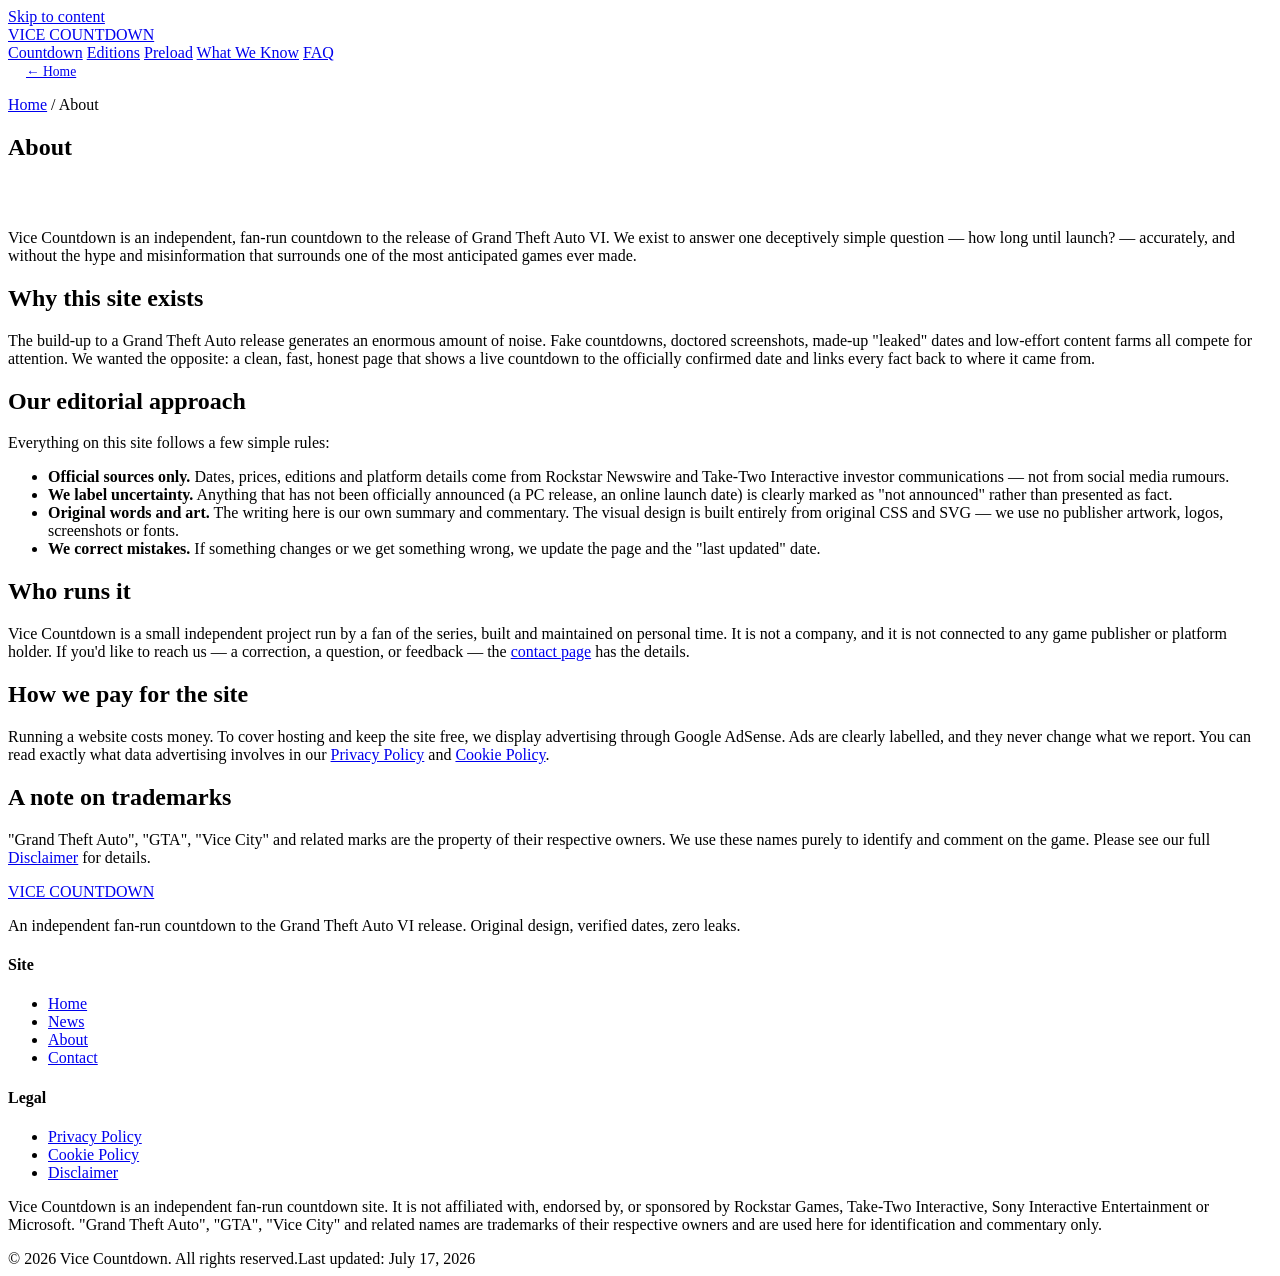
==== about.html @ 4a8db0ab "Add files via upload" ====
<!DOCTYPE html>
<html lang="en">
<head>
  <meta charset="UTF-8">
  <meta name="viewport" content="width=device-width, initial-scale=1.0">
  <meta name="theme-color" content="#0a0612">
  <title>About Vice Countdown — Who We Are | Vice Countdown</title>
  <meta name="description" content="About Vice Countdown: an independent, fan-run GTA 6 countdown built to track verified release dates and cut through the noise of fake leaks.">
  <link rel="canonical" href="https://vicecountdown.com/about.html">
  <meta name="robots" content="index, follow">
  <link rel="icon" href="assets/img/favicon.svg" type="image/svg+xml">
  <link rel="icon" href="assets/img/favicon.ico" sizes="32x32">
  <link rel="apple-touch-icon" href="assets/img/apple-touch-icon.png">
  <link rel="preconnect" href="https://fonts.googleapis.com">
  <link rel="preconnect" href="https://fonts.gstatic.com" crossorigin>
  <link rel="stylesheet" href="https://fonts.googleapis.com/css2?family=Inter:wght@400;500;600&family=Outfit:wght@700;900&family=Space+Grotesk:wght@700&display=swap">
  <link rel="stylesheet" href="assets/css/style.css">
</head>
<body>
  <a class="skip-link" href="#main">Skip to content</a>

  <header class="nav" id="nav">
    <div class="nav__inner">
      <a class="wordmark" href="index.html"><span class="wordmark__dot" aria-hidden="true"></span>VICE&nbsp;COUNTDOWN</a>
      <nav class="nav__links" aria-label="Primary">
        <a class="nav__link" href="index.html#countdown">Countdown</a>
        <a class="nav__link" href="index.html#editions">Editions</a>
        <a class="nav__link" href="index.html#timeline">Preload</a>
        <a class="nav__link" href="index.html#know">What We Know</a>
        <a class="nav__link" href="index.html#faq">FAQ</a>
      </nav>
      <div class="nav__right">
        <a class="btn btn--ghost" href="index.html" style="min-height:40px;padding:0 18px;font-size:.85rem">← Home</a>
      </div>
    </div>
  </header>

  <main id="main">
    <section class="page-hero">
      <div class="container">
        <p class="crumbs"><a href="index.html">Home</a> / About</p>
        <h1>About <span style="background:var(--grad-text);-webkit-background-clip:text;background-clip:text;color:transparent">Vice Countdown</span></h1>
      </div>
    </section>

    <section class="section" style="padding-top:clamp(20px,3vw,32px)">
      <div class="container">
        <div class="prose">
          <p class="lead">Vice Countdown is an independent, fan-run countdown to the release of Grand Theft Auto VI. We exist to answer one deceptively simple question — how long until launch? — accurately, and without the hype and misinformation that surrounds one of the most anticipated games ever made.</p>

          <h2>Why this site exists</h2>
          <p>The build-up to a Grand Theft Auto release generates an enormous amount of noise. Fake countdowns, doctored screenshots, made-up "leaked" dates and low-effort content farms all compete for attention. We wanted the opposite: a clean, fast, honest page that shows a live countdown to the officially confirmed date and links every fact back to where it came from.</p>

          <h2>Our editorial approach</h2>
          <p>Everything on this site follows a few simple rules:</p>
          <ul>
            <li><strong>Official sources only.</strong> Dates, prices, editions and platform details come from Rockstar Newswire and Take-Two Interactive investor communications — not from social media rumours.</li>
            <li><strong>We label uncertainty.</strong> Anything that has not been officially announced (a PC release, an online launch date) is clearly marked as "not announced" rather than presented as fact.</li>
            <li><strong>Original words and art.</strong> The writing here is our own summary and commentary. The visual design is built entirely from original CSS and SVG — we use no publisher artwork, logos, screenshots or fonts.</li>
            <li><strong>We correct mistakes.</strong> If something changes or we get something wrong, we update the page and the "last updated" date.</li>
          </ul>

          <h2>Who runs it</h2>
          <p>Vice Countdown is a small independent project run by a fan of the series, built and maintained on personal time. It is not a company, and it is not connected to any game publisher or platform holder. If you'd like to reach us — a correction, a question, or feedback — the <a href="contact.html">contact page</a> has the details.</p>

          <h2>How we pay for the site</h2>
          <p>Running a website costs money. To cover hosting and keep the site free, we display advertising through Google AdSense. Ads are clearly labelled, and they never change what we report. You can read exactly what data advertising involves in our <a href="privacy.html">Privacy Policy</a> and <a href="cookies.html">Cookie Policy</a>.</p>

          <h2>A note on trademarks</h2>
          <p>"Grand Theft Auto", "GTA", "Vice City" and related marks are the property of their respective owners. We use these names purely to identify and comment on the game. Please see our full <a href="disclaimer.html">Disclaimer</a> for details.</p>
        </div>
      </div>
    </section>
  </main>

  <footer class="footer">
    <div class="container">
      <div class="footer__top">
        <div>
          <a class="wordmark" href="index.html"><span class="wordmark__dot" aria-hidden="true"></span>VICE&nbsp;COUNTDOWN</a>
          <p class="footer__desc">An independent fan-run countdown to the Grand Theft Auto VI release. Original design, verified dates, zero leaks.</p>
        </div>
        <div class="footer__cols">
          <div class="footer__col"><h4>Site</h4><ul><li><a href="index.html">Home</a></li><li><a href="news.html">News</a></li><li><a href="about.html">About</a></li><li><a href="contact.html">Contact</a></li></ul></div>
          <div class="footer__col"><h4>Legal</h4><ul><li><a href="privacy.html">Privacy Policy</a></li><li><a href="cookies.html">Cookie Policy</a></li><li><a href="disclaimer.html">Disclaimer</a></li></ul></div>
        </div>
      </div>
      <p class="footer__legal">Vice Countdown is an independent fan-run countdown site. It is not affiliated with, endorsed by, or sponsored by Rockstar Games, Take-Two Interactive, Sony Interactive Entertainment or Microsoft. "Grand Theft Auto", "GTA", "Vice City" and related names are trademarks of their respective owners and are used here for identification and commentary only.</p>
      <div class="footer__meta"><span>© <span id="year">2026</span> Vice Countdown. All rights reserved.</span><span>Last updated: July 17, 2026</span></div>
    </div>
  </footer>
  <script src="assets/js/main.js" defer></script>
</body>
</html>
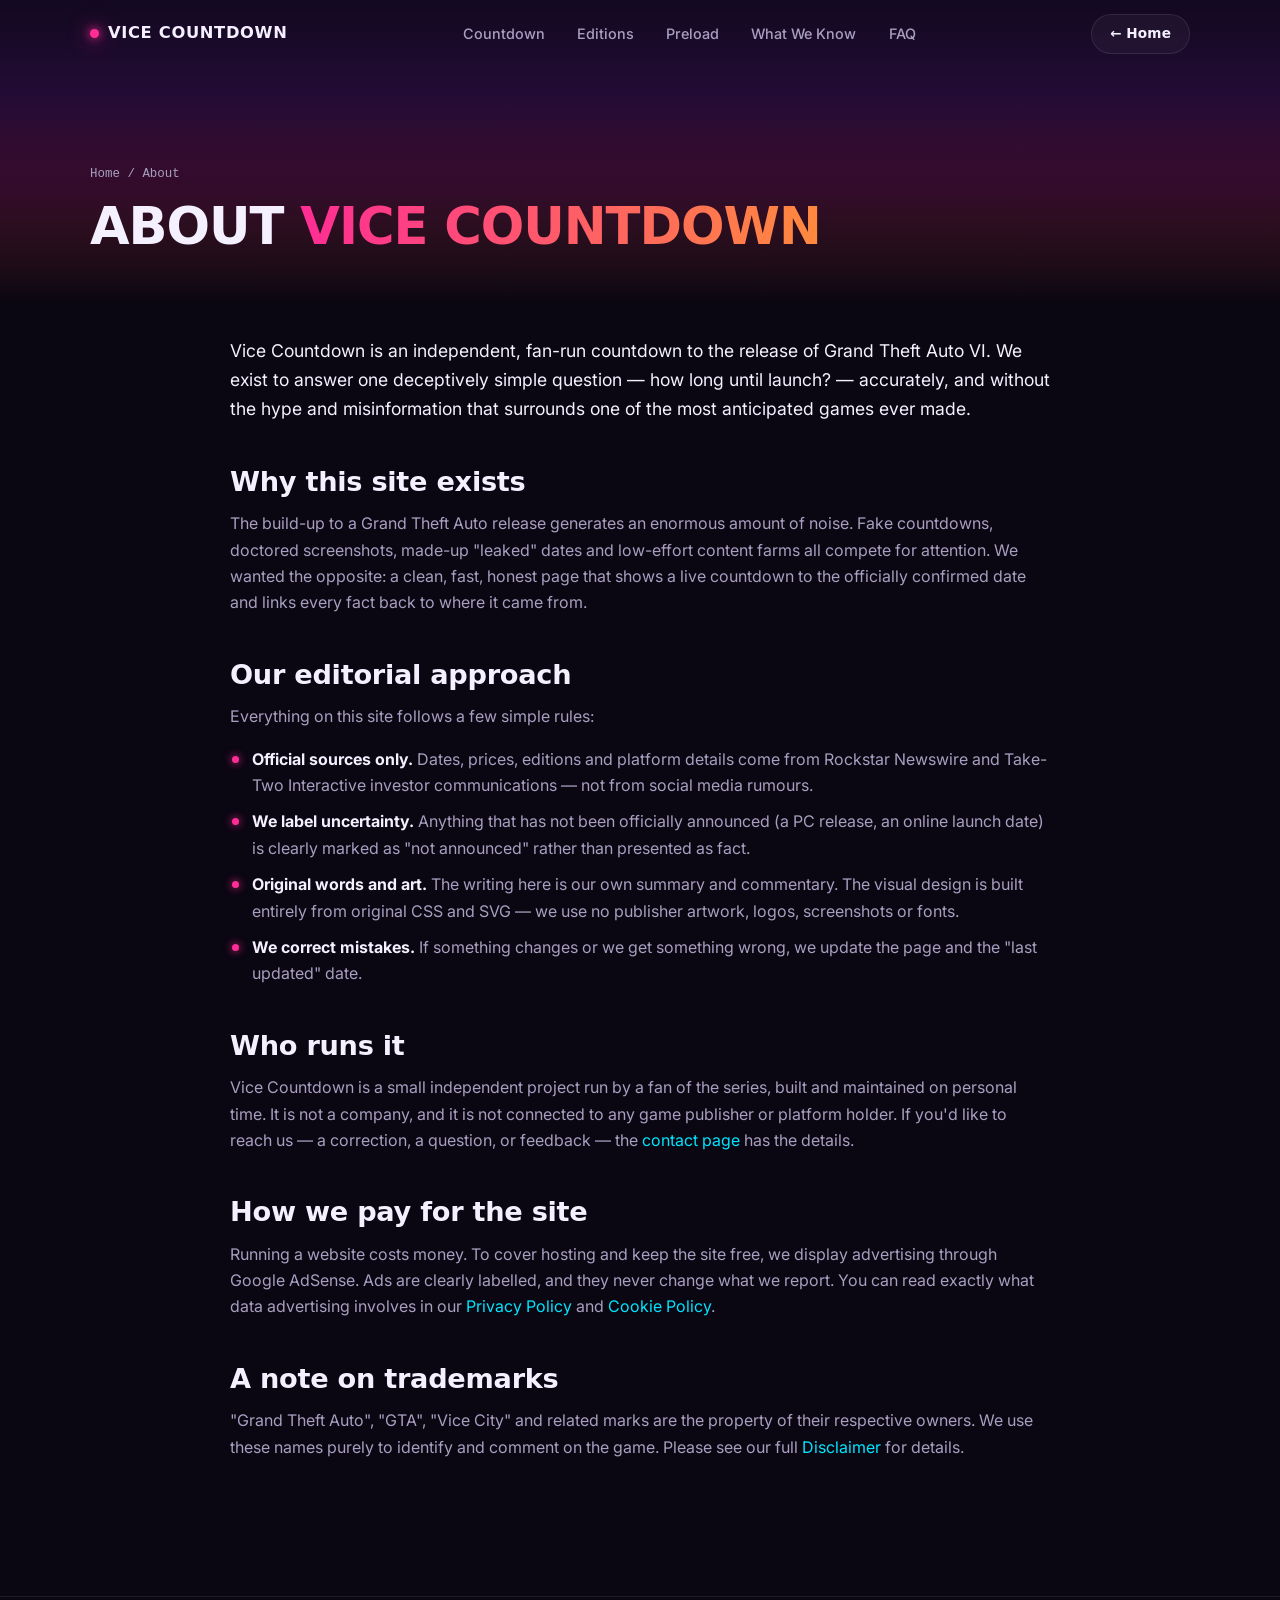
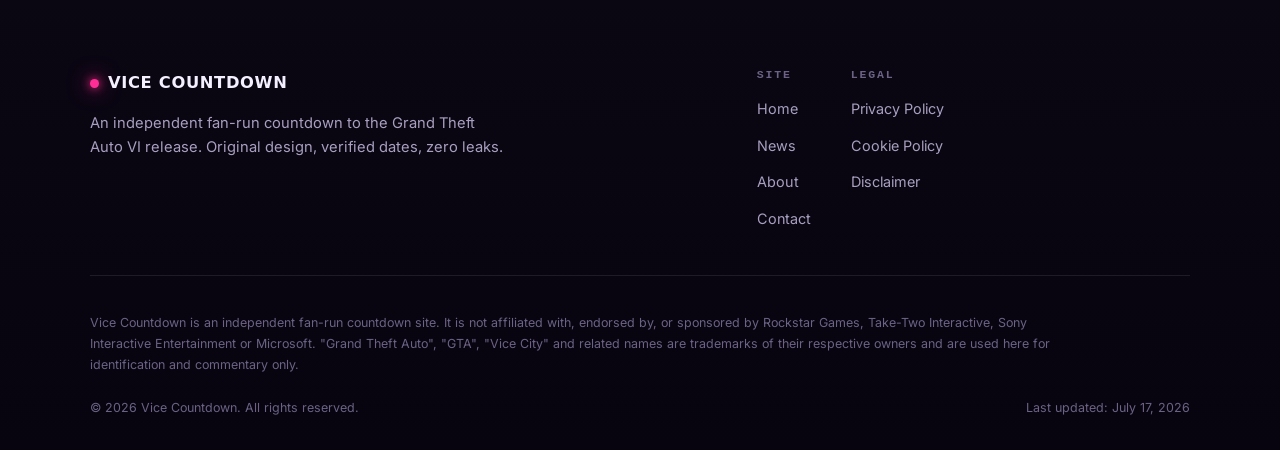
==== commit f6013098: "Add files via upload" ====
--- a/about.html
+++ b/about.html
@@ -6,7 +6,7 @@
   <meta name="theme-color" content="#0a0612">
   <title>About Vice Countdown — Who We Are | Vice Countdown</title>
   <meta name="description" content="About Vice Countdown: an independent, fan-run GTA 6 countdown built to track verified release dates and cut through the noise of fake leaks.">
-  <link rel="canonical" href="https://vicecountdown.com/about.html">
+  <link rel="canonical" href="https://muhammadnasirskr.github.io/vicecountdown/about.html">
   <meta name="robots" content="index, follow">
   <link rel="icon" href="assets/img/favicon.svg" type="image/svg+xml">
   <link rel="icon" href="assets/img/favicon.ico" sizes="32x32">
--- a/assets/css/style.css
+++ b/assets/css/style.css
@@ -0,0 +1,1565 @@
+/* =========================================================================
+   VICE COUNTDOWN — style.css
+   Neon-noir Miami sunset · synthwave · glassmorphism
+   Original art only. No third-party CSS. Vanilla everything.
+   ========================================================================= */
+
+/* -------------------------------------------------------------------------
+   0. DESIGN TOKENS
+   ------------------------------------------------------------------------- */
+:root {
+  --bg-deep:      #0a0612;
+  --bg-mid:       #150c24;
+  --surface:      rgba(255, 255, 255, 0.04);
+  --surface-2:    rgba(255, 255, 255, 0.06);
+  --surface-brd:  rgba(255, 255, 255, 0.09);
+
+  --neon-pink:    #ff2d95;
+  --neon-cyan:    #00e5ff;
+  --neon-orange:  #ff8a3d;
+  --neon-purple:  #9d4edd;
+
+  --text-hi:      #f5f0ff;
+  --text-mid:     #a89fc0;
+  --text-lo:      #6b6285;
+
+  --grad-hero:    linear-gradient(180deg, #1a0b2e 0%, #3d1259 32%, #a01a6d 62%, #ff5e3a 100%);
+  --grad-text:    linear-gradient(92deg, var(--neon-pink) 0%, var(--neon-orange) 100%);
+  --grad-cyan:    linear-gradient(92deg, var(--neon-cyan) 0%, var(--neon-purple) 100%);
+
+  --ring:         0 0 0 3px rgba(0, 229, 255, 0.55);
+  --shadow-card:  0 20px 60px -20px rgba(0, 0, 0, 0.7);
+
+  --maxw:         1180px;
+  --nav-h:        68px;
+  --radius:       18px;
+  --radius-sm:    12px;
+
+  --ease:         cubic-bezier(0.22, 1, 0.36, 1);
+
+  --font-display: "Outfit", system-ui, sans-serif;
+  --font-body:    "Inter", system-ui, sans-serif;
+  --font-mono:    "Space Grotesk", ui-monospace, monospace;
+
+  /* Original generated grain (SVG feTurbulence, inline data URI) */
+  --noise-url: url("data:image/svg+xml,%3Csvg xmlns='http://www.w3.org/2000/svg' width='220' height='220'%3E%3Cfilter id='n'%3E%3CfeTurbulence type='fractalNoise' baseFrequency='0.85' numOctaves='2' stitchTiles='stitch'/%3E%3C/filter%3E%3Crect width='100%25' height='100%25' filter='url(%23n)'/%3E%3C/svg%3E");
+}
+
+/* Screen-reader-only utility */
+.sr-only {
+  position: absolute !important;
+  width: 1px; height: 1px;
+  padding: 0; margin: -1px;
+  overflow: hidden;
+  clip: rect(0, 0, 0, 0);
+  white-space: nowrap;
+  border: 0;
+}
+
+/* -------------------------------------------------------------------------
+   1. RESET / BASE
+   ------------------------------------------------------------------------- */
+*, *::before, *::after { box-sizing: border-box; }
+* { margin: 0; padding: 0; }
+
+html {
+  scroll-behavior: smooth;
+  scroll-padding-top: calc(var(--nav-h) + 12px);
+  -webkit-text-size-adjust: 100%;
+}
+
+body {
+  font-family: var(--font-body);
+  font-weight: 400;
+  color: var(--text-mid);
+  background: var(--bg-deep);
+  line-height: 1.65;
+  overflow-x: hidden;
+  -webkit-font-smoothing: antialiased;
+  text-rendering: optimizeLegibility;
+}
+
+img, svg { display: block; max-width: 100%; }
+a { color: inherit; text-decoration: none; }
+button { font: inherit; color: inherit; cursor: pointer; background: none; border: none; }
+ul { list-style: none; }
+
+h1, h2, h3, h4 {
+  font-family: var(--font-display);
+  color: var(--text-hi);
+  line-height: 1.08;
+  font-weight: 900;
+  letter-spacing: -0.02em;
+}
+
+::selection { background: var(--neon-pink); color: #fff; }
+
+/* Focus visibility — neon cyan rings everywhere */
+:focus-visible {
+  outline: none;
+  box-shadow: var(--ring);
+  border-radius: 6px;
+}
+
+/* Skip link */
+.skip-link {
+  position: fixed;
+  top: -60px;
+  left: 12px;
+  z-index: 200;
+  padding: 10px 18px;
+  background: var(--neon-cyan);
+  color: #06121a;
+  font-weight: 700;
+  border-radius: 10px;
+  transition: top 0.2s var(--ease);
+}
+.skip-link:focus { top: 12px; }
+
+/* -------------------------------------------------------------------------
+   2. LAYOUT PRIMITIVES
+   ------------------------------------------------------------------------- */
+.container {
+  width: 100%;
+  max-width: var(--maxw);
+  margin-inline: auto;
+  padding-inline: clamp(18px, 5vw, 40px);
+}
+
+.section {
+  position: relative;
+  padding-block: clamp(64px, 10vw, 120px);
+}
+
+.section-head {
+  max-width: 720px;
+  margin-bottom: clamp(32px, 5vw, 56px);
+}
+.section-head.center { margin-inline: auto; text-align: center; }
+
+.eyebrow {
+  display: inline-flex;
+  align-items: center;
+  gap: 9px;
+  font-family: var(--font-mono);
+  font-size: 0.74rem;
+  font-weight: 700;
+  letter-spacing: 0.22em;
+  text-transform: uppercase;
+  color: var(--neon-cyan);
+  margin-bottom: 18px;
+}
+.eyebrow::before {
+  content: "";
+  width: 26px; height: 1px;
+  background: linear-gradient(90deg, var(--neon-cyan), transparent);
+}
+.section-head.center .eyebrow { justify-content: center; }
+.section-head.center .eyebrow::after {
+  content: "";
+  width: 26px; height: 1px;
+  background: linear-gradient(90deg, transparent, var(--neon-cyan));
+}
+
+.section-title {
+  font-size: clamp(1.9rem, 5vw, 3rem);
+  text-transform: uppercase;
+}
+.section-title .accent {
+  background: var(--grad-text);
+  -webkit-background-clip: text;
+  background-clip: text;
+  color: transparent;
+}
+.section-sub {
+  margin-top: 16px;
+  font-size: clamp(1rem, 2vw, 1.12rem);
+  color: var(--text-mid);
+}
+
+/* Faint section divider glow */
+.section + .section::before {
+  content: "";
+  position: absolute;
+  top: 0; left: 50%;
+  transform: translateX(-50%);
+  width: min(90%, 900px);
+  height: 1px;
+  background: linear-gradient(90deg, transparent, var(--surface-brd) 20%, var(--surface-brd) 80%, transparent);
+}
+
+/* -------------------------------------------------------------------------
+   3. NAVIGATION
+   ------------------------------------------------------------------------- */
+.nav {
+  position: fixed;
+  inset: 0 0 auto 0;
+  z-index: 100;
+  height: var(--nav-h);
+  display: flex;
+  align-items: center;
+  transition: background 0.35s var(--ease), border-color 0.35s var(--ease), box-shadow 0.35s var(--ease);
+  border-bottom: 1px solid transparent;
+}
+.nav.scrolled {
+  background: rgba(10, 6, 18, 0.72);
+  -webkit-backdrop-filter: blur(14px) saturate(140%);
+  backdrop-filter: blur(14px) saturate(140%);
+  border-bottom-color: var(--surface-brd);
+  box-shadow: 0 8px 40px -24px rgba(0, 0, 0, 0.9);
+}
+.nav__inner {
+  width: 100%;
+  max-width: var(--maxw);
+  margin-inline: auto;
+  padding-inline: clamp(18px, 5vw, 40px);
+  display: flex;
+  align-items: center;
+  justify-content: space-between;
+  gap: 20px;
+}
+
+.wordmark {
+  display: inline-flex;
+  align-items: center;
+  gap: 9px;
+  font-family: var(--font-display);
+  font-weight: 900;
+  font-size: 1.02rem;
+  letter-spacing: 0.04em;
+  text-transform: uppercase;
+  color: var(--text-hi);
+  white-space: nowrap;
+}
+.wordmark__dot {
+  width: 9px; height: 9px;
+  border-radius: 50%;
+  background: var(--neon-pink);
+  box-shadow: 0 0 10px var(--neon-pink), 0 0 22px var(--neon-pink);
+  animation: dotPulse 2.4s var(--ease) infinite;
+}
+@keyframes dotPulse {
+  0%, 100% { opacity: 1; transform: scale(1); }
+  50% { opacity: 0.55; transform: scale(0.8); }
+}
+
+.nav__links {
+  display: flex;
+  align-items: center;
+  gap: clamp(14px, 2.2vw, 30px);
+}
+.nav__link {
+  position: relative;
+  font-size: 0.9rem;
+  font-weight: 500;
+  color: var(--text-mid);
+  padding: 6px 2px;
+  transition: color 0.2s var(--ease);
+}
+.nav__link::after {
+  content: "";
+  position: absolute;
+  left: 0; bottom: -2px;
+  width: 100%; height: 2px;
+  background: var(--grad-text);
+  transform: scaleX(0);
+  transform-origin: left;
+  transition: transform 0.28s var(--ease);
+}
+.nav__link:hover, .nav__link:focus-visible { color: var(--text-hi); }
+.nav__link:hover::after, .nav__link:focus-visible::after { transform: scaleX(1); }
+
+.nav__right { display: flex; align-items: center; gap: 14px; }
+
+/* T-minus mini badge */
+.tminus {
+  display: inline-flex;
+  align-items: center;
+  gap: 8px;
+  padding: 7px 13px;
+  border-radius: 999px;
+  border: 1px solid var(--surface-brd);
+  background: var(--surface);
+  font-family: var(--font-mono);
+  font-size: 0.78rem;
+  font-weight: 700;
+  color: var(--text-hi);
+  white-space: nowrap;
+}
+.tminus__dot {
+  width: 7px; height: 7px; border-radius: 50%;
+  background: var(--neon-cyan);
+  box-shadow: 0 0 8px var(--neon-cyan);
+  animation: dotPulse 1.8s var(--ease) infinite;
+}
+.tminus__label { color: var(--text-lo); font-weight: 500; letter-spacing: 0.06em; }
+.tminus__val { color: var(--neon-cyan); }
+
+/* Hamburger */
+.nav__burger {
+  display: none;
+  width: 44px; height: 44px;
+  align-items: center;
+  justify-content: center;
+  border-radius: 10px;
+  border: 1px solid var(--surface-brd);
+  background: var(--surface);
+}
+.nav__burger span {
+  position: relative;
+  width: 20px; height: 2px;
+  background: var(--text-hi);
+  border-radius: 2px;
+  transition: background 0.2s;
+}
+.nav__burger span::before, .nav__burger span::after {
+  content: "";
+  position: absolute; left: 0;
+  width: 20px; height: 2px;
+  background: var(--text-hi);
+  border-radius: 2px;
+  transition: transform 0.3s var(--ease), top 0.3s var(--ease);
+}
+.nav__burger span::before { top: -6px; }
+.nav__burger span::after { top: 6px; }
+body.menu-open .nav__burger span { background: transparent; }
+body.menu-open .nav__burger span::before { top: 0; transform: rotate(45deg); }
+body.menu-open .nav__burger span::after { top: 0; transform: rotate(-45deg); }
+
+/* Full-screen mobile overlay */
+.mobile-menu {
+  position: fixed;
+  inset: 0;
+  z-index: 90;
+  display: flex;
+  flex-direction: column;
+  justify-content: center;
+  gap: 6px;
+  padding: 0 clamp(24px, 8vw, 60px);
+  background: linear-gradient(160deg, #0a0612 0%, #1a0b2e 100%);
+  opacity: 0;
+  visibility: hidden;
+  transition: opacity 0.35s var(--ease), visibility 0.35s var(--ease);
+}
+body.menu-open .mobile-menu { opacity: 1; visibility: visible; }
+.mobile-menu a {
+  font-family: var(--font-display);
+  font-weight: 900;
+  font-size: clamp(1.8rem, 8vw, 2.6rem);
+  text-transform: uppercase;
+  color: var(--text-hi);
+  letter-spacing: -0.01em;
+  padding: 10px 0;
+  opacity: 0;
+  transform: translateY(18px);
+}
+body.menu-open .mobile-menu a {
+  animation: menuIn 0.5s var(--ease) forwards;
+}
+.mobile-menu a:nth-child(1) { animation-delay: 0.08s; }
+.mobile-menu a:nth-child(2) { animation-delay: 0.14s; }
+.mobile-menu a:nth-child(3) { animation-delay: 0.20s; }
+.mobile-menu a:nth-child(4) { animation-delay: 0.26s; }
+.mobile-menu a:nth-child(5) { animation-delay: 0.32s; }
+.mobile-menu a span { color: var(--neon-pink); }
+@keyframes menuIn { to { opacity: 1; transform: translateY(0); } }
+
+/* -------------------------------------------------------------------------
+   4. HERO — layered synthwave scene, all original CSS/SVG
+   ------------------------------------------------------------------------- */
+.hero {
+  position: relative;
+  min-height: 640px;
+  height: 100dvh;
+  display: flex;
+  align-items: center;
+  justify-content: center;
+  text-align: center;
+  overflow: hidden;
+  isolation: isolate;
+}
+
+/* Layer 1 — sunset gradient background */
+.hero__sky {
+  position: absolute; inset: 0;
+  z-index: -7;
+  background: var(--grad-hero);
+}
+
+/* Layer 7 — drifting starfield (upper sky only) */
+.hero__stars, .hero__stars::after {
+  position: absolute;
+  top: 0; left: 0;
+  width: 2px; height: 2px;
+  border-radius: 50%;
+  background: transparent;
+  z-index: -6;
+}
+.hero__stars {
+  box-shadow:
+    40px 30px #fff, 120px 80px rgba(255,255,255,.7), 210px 40px #fff,
+    320px 120px rgba(255,255,255,.6), 430px 60px #fff, 540px 150px rgba(255,255,255,.8),
+    660px 30px #fff, 720px 110px rgba(255,255,255,.6), 840px 70px #fff,
+    960px 140px rgba(255,255,255,.7), 1080px 40px #fff, 1180px 100px rgba(255,255,255,.6),
+    1300px 60px #fff, 1420px 130px rgba(255,255,255,.7), 1540px 20px #fff,
+    90px 180px rgba(255,255,255,.5), 260px 200px #fff, 500px 220px rgba(255,255,255,.6),
+    780px 190px #fff, 1010px 210px rgba(255,255,255,.5), 1250px 180px #fff,
+    1480px 200px rgba(255,255,255,.6);
+  animation: starDrift 60s linear infinite;
+}
+.hero__stars::after {
+  content: "";
+  top: 260px;
+}
+@keyframes starDrift {
+  from { transform: translateX(0); }
+  to { transform: translateX(-120px); }
+}
+
+/* Layer 2 — synthwave sun with scanline cuts */
+.hero__sun {
+  position: absolute;
+  left: 50%;
+  top: 23%;
+  transform: translate(-50%, -50%);
+  width: min(52vw, 420px);
+  aspect-ratio: 1;
+  border-radius: 50%;
+  z-index: -5;
+  background:
+    repeating-linear-gradient(
+      180deg,
+      transparent 0 22px,
+      rgba(10, 6, 18, 0.0) 22px 40px
+    ),
+    linear-gradient(180deg, #ffe14d 0%, #ff8a3d 45%, #ff2d95 100%);
+  -webkit-mask-image: linear-gradient(180deg, #000 46%, transparent 46%),
+    repeating-linear-gradient(180deg, #000 0 100%);
+  filter: drop-shadow(0 0 60px rgba(255, 90, 120, 0.55));
+}
+/* scanline stripes on lower half of the sun */
+.hero__sun::after {
+  content: "";
+  position: absolute; inset: 0;
+  border-radius: 50%;
+  background: repeating-linear-gradient(
+    180deg,
+    transparent 0 14px,
+    rgba(10, 6, 18, 0.85) 14px 20px
+  );
+  -webkit-mask-image: linear-gradient(180deg, transparent 48%, #000 55%);
+  mask-image: linear-gradient(180deg, transparent 48%, #000 55%);
+}
+
+/* Layer 3 — perspective grid floor */
+.hero__grid {
+  position: absolute;
+  left: 50%;
+  bottom: 0;
+  width: 260%;
+  height: 46%;
+  z-index: -3;
+  transform: translateX(-50%) perspective(340px) rotateX(68deg);
+  transform-origin: bottom center;
+  background-image:
+    repeating-linear-gradient(90deg, rgba(0, 229, 255, 0.55) 0 1px, transparent 1px 64px),
+    repeating-linear-gradient(0deg, rgba(0, 229, 255, 0.55) 0 1px, transparent 1px 64px);
+  -webkit-mask-image: linear-gradient(180deg, transparent 0%, #000 55%);
+  mask-image: linear-gradient(180deg, transparent 0%, #000 55%);
+  animation: gridMove 6s linear infinite;
+  will-change: transform;
+}
+@keyframes gridMove {
+  from { background-position: 0 0; }
+  to { background-position: 0 64px; }
+}
+/* glow where grid meets horizon */
+.hero__horizon {
+  position: absolute;
+  left: 0; right: 0;
+  bottom: 46%;
+  height: 2px;
+  z-index: -3;
+  background: var(--neon-cyan);
+  box-shadow: 0 0 18px 4px rgba(0, 229, 255, 0.7), 0 0 60px 10px rgba(255, 45, 149, 0.35);
+}
+
+/* Layer 4 — city skyline silhouette */
+.hero__skyline {
+  position: absolute;
+  left: 0; right: 0;
+  bottom: 44%;
+  height: 160px;
+  z-index: -2;
+  display: flex;
+  align-items: flex-end;
+  gap: 4px;
+  padding-inline: 2vw;
+  will-change: transform;
+}
+.bldg {
+  position: relative;
+  background: var(--bg-deep);
+  border-top: 1px solid rgba(157, 78, 221, 0.25);
+  flex: 0 0 auto;
+}
+/* lit windows via box-shadow dots */
+.bldg::before {
+  content: "";
+  position: absolute;
+  left: 26%; top: 18%;
+  width: 3px; height: 3px;
+  background: #ffd27a;
+  box-shadow:
+    9px 0 #ffd27a, 0 12px rgba(255,210,122,.7), 9px 12px #ffb347,
+    0 24px #ffd27a, 9px 30px rgba(255,180,90,.6), 0 42px #ffd27a;
+  opacity: 0.9;
+}
+
+/* Layer 5 — palm silhouettes (inline SVG placed in markup) */
+.hero__palms {
+  position: absolute;
+  left: 0; right: 0;
+  bottom: 42%;
+  z-index: -2;
+  display: flex;
+  align-items: flex-end;
+  justify-content: space-between;
+  padding-inline: clamp(10px, 6vw, 90px);
+  pointer-events: none;
+}
+.palm { fill: var(--bg-deep); filter: drop-shadow(0 0 1px rgba(157,78,221,0.4)); }
+.palm--1 { width: 90px; opacity: 0.95; }
+.palm--2 { width: 150px; align-self: flex-end; }
+.palm--3 { width: 70px; }
+
+/* Layer 6 — animated grain overlay */
+.hero__grain {
+  position: absolute; inset: 0;
+  z-index: -1;
+  opacity: 0.035;
+  pointer-events: none;
+  background-image: var(--noise-url);
+  background-size: 220px 220px;
+  animation: grainShift 0.6s steps(2) infinite;
+}
+@keyframes grainShift {
+  0% { transform: translate(0, 0); }
+  50% { transform: translate(-6px, 4px); }
+  100% { transform: translate(0, 0); }
+}
+/* darken toward bottom so content reads */
+.hero::after {
+  content: "";
+  position: absolute; inset: 0;
+  z-index: -1;
+  background: linear-gradient(180deg, transparent 40%, rgba(10, 6, 18, 0.35) 72%, var(--bg-deep) 100%);
+  pointer-events: none;
+}
+
+/* -------------------------------------------------------------------------
+   5. HERO CONTENT
+   ------------------------------------------------------------------------- */
+.hero__content {
+  position: relative;
+  z-index: 2;
+  width: 100%;
+  max-width: 860px;
+  padding: 0 clamp(18px, 5vw, 40px);
+  padding-top: var(--nav-h);
+}
+.hero__eyebrow {
+  display: inline-block;
+  font-family: var(--font-mono);
+  font-size: clamp(0.68rem, 2vw, 0.82rem);
+  font-weight: 700;
+  letter-spacing: 0.24em;
+  text-transform: uppercase;
+  color: var(--text-hi);
+  padding: 8px 16px;
+  border: 1px solid var(--surface-brd);
+  border-radius: 999px;
+  background: rgba(10, 6, 18, 0.35);
+  -webkit-backdrop-filter: blur(6px);
+  backdrop-filter: blur(6px);
+  margin-bottom: clamp(18px, 3vw, 26px);
+}
+.hero__title {
+  font-size: clamp(2.6rem, 10vw, 6rem);
+  text-transform: uppercase;
+  letter-spacing: -0.03em;
+  line-height: 0.94;
+  background: linear-gradient(92deg, #ff5fae 0%, #ffb27a 100%);
+  -webkit-background-clip: text;
+  background-clip: text;
+  color: transparent;
+  /* dark halo lifts the headline off the same-hued sun behind it */
+  filter:
+    drop-shadow(0 2px 6px rgba(10, 6, 18, 0.95))
+    drop-shadow(0 0 2px rgba(10, 6, 18, 0.9))
+    drop-shadow(0 6px 26px rgba(10, 6, 18, 0.6));
+}
+
+/* Countdown grid */
+.countdown {
+  display: grid;
+  grid-template-columns: repeat(4, 1fr);
+  gap: clamp(8px, 1.6vw, 18px);
+  margin: clamp(26px, 4vw, 40px) auto clamp(18px, 2vw, 22px);
+  max-width: 620px;
+}
+.cd-card {
+  position: relative;
+  padding: clamp(14px, 2.4vw, 26px) 6px clamp(10px, 1.8vw, 16px);
+  border-radius: var(--radius);
+  background: var(--surface);
+  border: 1px solid var(--surface-brd);
+  -webkit-backdrop-filter: blur(10px);
+  backdrop-filter: blur(10px);
+  overflow: hidden;
+  box-shadow: inset 0 1px 0 rgba(255, 255, 255, 0.08), 0 20px 50px -30px rgba(0, 0, 0, 0.8);
+}
+.cd-card::before {
+  content: "";
+  position: absolute;
+  inset: 0;
+  border-radius: var(--radius);
+  padding: 1px;
+  background: linear-gradient(160deg, rgba(255, 45, 149, 0.6), transparent 40%, rgba(0, 229, 255, 0.5));
+  -webkit-mask: linear-gradient(#000 0 0) content-box, linear-gradient(#000 0 0);
+  -webkit-mask-composite: xor;
+  mask-composite: exclude;
+  pointer-events: none;
+}
+.cd-card__num {
+  font-family: var(--font-mono);
+  font-weight: 700;
+  font-size: clamp(2rem, 8vw, 3.6rem);
+  line-height: 1;
+  color: var(--text-hi);
+  font-variant-numeric: tabular-nums;
+  font-feature-settings: "tnum";
+  letter-spacing: 0.01em;
+  text-shadow: 0 0 22px rgba(0, 229, 255, 0.4);
+  transition: opacity 0.28s var(--ease), transform 0.28s var(--ease);
+}
+.cd-card__num.flip { opacity: 0; transform: translateY(-6px); }
+.cd-card__label {
+  margin-top: 8px;
+  font-family: var(--font-mono);
+  font-size: clamp(0.58rem, 1.6vw, 0.72rem);
+  font-weight: 700;
+  letter-spacing: 0.2em;
+  text-transform: uppercase;
+  color: var(--text-lo);
+}
+
+/* Countdown meta row */
+.cd-meta {
+  display: flex;
+  flex-wrap: wrap;
+  align-items: center;
+  justify-content: center;
+  gap: 10px 16px;
+  margin-bottom: clamp(18px, 3vw, 26px);
+}
+.cd-note {
+  font-size: 0.82rem;
+  color: var(--text-mid);
+  max-width: 460px;
+}
+.tz-toggle {
+  display: inline-flex;
+  padding: 4px;
+  gap: 3px;
+  border-radius: 999px;
+  border: 1px solid var(--surface-brd);
+  background: var(--surface);
+}
+.tz-toggle button {
+  font-family: var(--font-mono);
+  font-size: 0.72rem;
+  font-weight: 700;
+  letter-spacing: 0.05em;
+  padding: 6px 14px;
+  min-height: 32px;
+  border-radius: 999px;
+  color: var(--text-mid);
+  transition: all 0.2s var(--ease);
+}
+.tz-toggle button[aria-pressed="true"] {
+  background: var(--grad-cyan);
+  color: #06121a;
+}
+
+/* IT'S HERE state */
+.cd-done {
+  display: none;
+  margin: clamp(26px, 4vw, 40px) auto clamp(22px, 3vw, 30px);
+  max-width: 620px;
+  padding: clamp(28px, 5vw, 46px);
+  border-radius: var(--radius);
+  border: 1px solid rgba(0, 229, 255, 0.4);
+  background: var(--surface);
+  -webkit-backdrop-filter: blur(10px);
+  backdrop-filter: blur(10px);
+}
+.cd-done__title {
+  font-size: clamp(1.8rem, 7vw, 3rem);
+  text-transform: uppercase;
+  background: var(--grad-cyan);
+  -webkit-background-clip: text; background-clip: text; color: transparent;
+  animation: neonPulse 2.4s var(--ease) infinite;
+}
+@keyframes neonPulse {
+  0%, 100% { filter: drop-shadow(0 0 10px rgba(0,229,255,.5)); }
+  50% { filter: drop-shadow(0 0 28px rgba(255,45,149,.7)); }
+}
+body.is-live .countdown, body.is-live .cd-meta { display: none; }
+body.is-live .cd-done { display: block; }
+
+/* CTAs */
+.cta-row {
+  display: flex;
+  flex-wrap: wrap;
+  gap: 14px;
+  justify-content: center;
+  margin-top: clamp(6px, 1vw, 10px);
+}
+.btn {
+  display: inline-flex;
+  align-items: center;
+  justify-content: center;
+  gap: 9px;
+  min-height: 48px;
+  padding: 0 26px;
+  border-radius: 999px;
+  font-family: var(--font-display);
+  font-weight: 700;
+  font-size: 0.95rem;
+  letter-spacing: 0.01em;
+  transition: transform 0.25s var(--ease), box-shadow 0.25s var(--ease), background 0.25s var(--ease);
+}
+.btn:hover { transform: translateY(-2px); }
+.btn--solid {
+  color: #0a0612;
+  background: var(--grad-text);
+  box-shadow: 0 10px 30px -8px rgba(255, 45, 149, 0.6);
+}
+.btn--solid:hover { box-shadow: 0 16px 40px -8px rgba(255, 45, 149, 0.8); }
+.btn--ghost {
+  color: var(--text-hi);
+  border: 1px solid var(--surface-brd);
+  background: var(--surface);
+  -webkit-backdrop-filter: blur(6px);
+  backdrop-filter: blur(6px);
+}
+.btn--ghost:hover { border-color: var(--neon-cyan); box-shadow: 0 0 26px -6px rgba(0,229,255,.5); }
+.btn--cyan {
+  color: #06121a;
+  background: var(--grad-cyan);
+  box-shadow: 0 10px 30px -8px rgba(0, 229, 255, 0.5);
+}
+
+.hero__disclaimer {
+  margin-top: clamp(20px, 3vw, 28px);
+  font-size: 0.76rem;
+  color: var(--text-lo);
+  max-width: 640px;
+  margin-inline: auto;
+  line-height: 1.6;
+}
+
+/* scroll cue */
+.scroll-cue {
+  position: absolute;
+  left: 50%;
+  bottom: 22px;
+  transform: translateX(-50%);
+  z-index: 3;
+  color: var(--text-mid);
+  animation: bounce 2s var(--ease) infinite;
+}
+.scroll-cue svg { width: 26px; height: 26px; }
+@keyframes bounce {
+  0%, 100% { transform: translateX(-50%) translateY(0); }
+  50% { transform: translateX(-50%) translateY(8px); }
+}
+
+/* -------------------------------------------------------------------------
+   6. AT A GLANCE
+   ------------------------------------------------------------------------- */
+.glance-grid {
+  display: grid;
+  grid-template-columns: repeat(4, 1fr);
+  gap: clamp(12px, 1.8vw, 20px);
+}
+.glance {
+  padding: clamp(20px, 3vw, 28px);
+  border-radius: var(--radius);
+  background: var(--surface);
+  border: 1px solid var(--surface-brd);
+  transition: transform 0.3s var(--ease), border-color 0.3s var(--ease);
+}
+.glance:hover { transform: translateY(-4px); border-color: rgba(0,229,255,.3); }
+.glance__icon {
+  width: 42px; height: 42px;
+  display: grid; place-items: center;
+  border-radius: 12px;
+  background: rgba(0, 229, 255, 0.08);
+  color: var(--neon-cyan);
+  margin-bottom: 16px;
+}
+.glance__icon svg { width: 22px; height: 22px; }
+.glance__label {
+  font-family: var(--font-mono);
+  font-size: 0.7rem;
+  font-weight: 700;
+  letter-spacing: 0.16em;
+  text-transform: uppercase;
+  color: var(--text-lo);
+}
+.glance__val {
+  margin-top: 6px;
+  font-family: var(--font-display);
+  font-weight: 700;
+  font-size: clamp(1.05rem, 2.4vw, 1.35rem);
+  color: var(--text-hi);
+  line-height: 1.2;
+}
+
+/* -------------------------------------------------------------------------
+   7. ADVERTISEMENT SLOTS
+   ------------------------------------------------------------------------- */
+.ad-wrap {
+  margin: clamp(30px, 5vw, 48px) auto;
+  text-align: center;
+  max-width: var(--maxw);
+  padding-inline: clamp(18px, 5vw, 40px);
+}
+.ad-slot {
+  min-height: 100px;             /* reserve space → no CLS */
+  display: grid;
+  place-items: center;
+  border-radius: var(--radius-sm);
+  border: 1px dashed var(--surface-brd);
+  background: var(--surface);
+  overflow: hidden;
+}
+.ad-slot--inarticle { min-height: 250px; }
+.ad-label {
+  display: block;
+  font-size: 11px;
+  font-weight: 600;
+  letter-spacing: 0.14em;
+  text-transform: uppercase;
+  color: var(--text-lo);
+  margin-bottom: 8px;
+}
+.ad-slot .adsbygoogle { display: block; width: 100%; }
+/* Adsterra native-banner container fills the reserved slot */
+.ad-slot [id^="container-"] { width: 100%; }
+
+/* -------------------------------------------------------------------------
+   8. EDITIONS
+   ------------------------------------------------------------------------- */
+.editions {
+  display: grid;
+  grid-template-columns: repeat(2, 1fr);
+  gap: clamp(18px, 3vw, 30px);
+  align-items: stretch;
+}
+.edition {
+  position: relative;
+  display: flex;
+  flex-direction: column;
+  padding: clamp(26px, 3.5vw, 40px);
+  border-radius: 24px;
+  background: var(--surface);
+  border: 1px solid var(--surface-brd);
+  box-shadow: var(--shadow-card);
+  transition: transform 0.35s var(--ease), border-color 0.35s var(--ease);
+}
+.edition:hover { transform: translateY(-6px); }
+.edition--ultimate {
+  border-color: rgba(255, 45, 149, 0.5);
+  background:
+    radial-gradient(120% 100% at 50% 0%, rgba(255, 45, 149, 0.12), transparent 60%),
+    var(--surface);
+  box-shadow: 0 30px 80px -30px rgba(255, 45, 149, 0.5), var(--shadow-card);
+}
+.ribbon {
+  position: absolute;
+  top: 18px; right: -2px;
+  font-family: var(--font-mono);
+  font-size: 0.68rem;
+  font-weight: 700;
+  letter-spacing: 0.14em;
+  text-transform: uppercase;
+  color: #0a0612;
+  padding: 7px 16px;
+  background: var(--grad-text);
+  border-radius: 999px 0 0 999px;
+  box-shadow: 0 8px 24px -8px rgba(255, 45, 149, 0.7);
+}
+.edition__name {
+  font-family: var(--font-mono);
+  font-size: 0.8rem;
+  font-weight: 700;
+  letter-spacing: 0.18em;
+  text-transform: uppercase;
+  color: var(--neon-cyan);
+}
+.edition--ultimate .edition__name { color: var(--neon-pink); }
+.edition__price {
+  margin-top: 10px;
+  font-family: var(--font-display);
+  font-weight: 900;
+  font-size: clamp(2.4rem, 6vw, 3.4rem);
+  color: var(--text-hi);
+  line-height: 1;
+}
+.edition__price span { font-size: 1rem; color: var(--text-lo); font-weight: 500; letter-spacing: 0.04em; }
+.edition__hint { margin-top: 6px; font-size: 0.82rem; color: var(--text-mid); }
+.edition__list {
+  margin-top: 24px;
+  display: flex;
+  flex-direction: column;
+  gap: 13px;
+  flex: 1;
+}
+.edition__list li {
+  display: flex;
+  align-items: flex-start;
+  gap: 12px;
+  font-size: 0.94rem;
+  color: var(--text-mid);
+  padding-bottom: 13px;
+  border-bottom: 1px solid var(--surface-brd);
+}
+.edition__list li:last-child { border-bottom: none; padding-bottom: 0; }
+.tick {
+  flex: 0 0 auto;
+  width: 22px; height: 22px;
+  display: grid; place-items: center;
+  border-radius: 50%;
+  margin-top: 1px;
+}
+.tick--yes { background: rgba(0,229,255,.12); color: var(--neon-cyan); }
+.tick--no  { background: rgba(255,255,255,.05); color: var(--text-lo); }
+.tick svg { width: 12px; height: 12px; }
+.edition__list li b { color: var(--text-hi); font-weight: 600; }
+.editions-note {
+  margin-top: clamp(20px, 3vw, 28px);
+  font-size: 0.86rem;
+  color: var(--text-lo);
+  text-align: center;
+  max-width: 720px;
+  margin-inline: auto;
+}
+
+/* -------------------------------------------------------------------------
+   9. TIMELINE
+   ------------------------------------------------------------------------- */
+.timeline {
+  position: relative;
+  max-width: 760px;
+  margin-inline: auto;
+  padding-left: 34px;
+}
+.timeline::before {
+  content: "";
+  position: absolute;
+  left: 9px; top: 6px; bottom: 6px;
+  width: 2px;
+  background: linear-gradient(180deg, var(--neon-pink), var(--neon-purple), var(--neon-cyan));
+  box-shadow: 0 0 12px rgba(157, 78, 221, 0.5);
+}
+.tl-item {
+  position: relative;
+  padding: 0 0 clamp(26px, 4vw, 40px) 8px;
+}
+.tl-item:last-child { padding-bottom: 0; }
+.tl-node {
+  position: absolute;
+  left: -34px; top: 3px;
+  width: 20px; height: 20px;
+  border-radius: 50%;
+  background: var(--bg-deep);
+  border: 2px solid var(--neon-cyan);
+  box-shadow: 0 0 12px rgba(0, 229, 255, 0.7);
+}
+.tl-item--tbd .tl-node { border-color: var(--text-lo); box-shadow: none; }
+.tl-date {
+  font-family: var(--font-mono);
+  font-weight: 700;
+  font-size: 0.86rem;
+  letter-spacing: 0.06em;
+  color: var(--neon-cyan);
+}
+.tl-item--tbd .tl-date { color: var(--text-lo); }
+.tl-title {
+  margin-top: 4px;
+  font-family: var(--font-display);
+  font-weight: 700;
+  font-size: clamp(1.05rem, 2.4vw, 1.25rem);
+  color: var(--text-hi);
+}
+.tl-desc { margin-top: 4px; font-size: 0.9rem; color: var(--text-mid); }
+.chip {
+  display: inline-block;
+  margin-top: 10px;
+  font-family: var(--font-mono);
+  font-size: 0.64rem;
+  font-weight: 700;
+  letter-spacing: 0.14em;
+  text-transform: uppercase;
+  padding: 4px 11px;
+  border-radius: 999px;
+}
+.chip--confirmed { background: rgba(0,229,255,.12); color: var(--neon-cyan); border: 1px solid rgba(0,229,255,.3); }
+.chip--tbd { background: rgba(255,255,255,.05); color: var(--text-lo); border: 1px solid var(--surface-brd); }
+.source-note {
+  margin-top: clamp(24px, 3vw, 32px);
+  max-width: 760px;
+  margin-inline: auto;
+  font-size: 0.82rem;
+  color: var(--text-lo);
+  text-align: center;
+  font-style: italic;
+}
+
+/* -------------------------------------------------------------------------
+   10. WHAT WE KNOW — fact card grid
+   ------------------------------------------------------------------------- */
+.facts-grid {
+  display: grid;
+  grid-template-columns: repeat(3, 1fr);
+  gap: clamp(14px, 2vw, 22px);
+}
+.fact {
+  padding: clamp(22px, 3vw, 30px);
+  border-radius: var(--radius);
+  background: var(--surface);
+  border: 1px solid var(--surface-brd);
+  transition: transform 0.3s var(--ease), border-color 0.3s var(--ease), box-shadow 0.3s var(--ease);
+}
+.fact:hover {
+  transform: translateY(-5px);
+  border-color: rgba(157, 78, 221, 0.5);
+  box-shadow: 0 20px 50px -24px rgba(157, 78, 221, 0.5);
+}
+.fact__kicker {
+  font-family: var(--font-mono);
+  font-size: 0.68rem;
+  font-weight: 700;
+  letter-spacing: 0.16em;
+  text-transform: uppercase;
+  color: var(--neon-purple);
+  margin-bottom: 10px;
+}
+.fact__title {
+  font-size: 1.18rem;
+  font-weight: 700;
+  color: var(--text-hi);
+  margin-bottom: 8px;
+}
+.fact__body { font-size: 0.92rem; color: var(--text-mid); }
+
+/* -------------------------------------------------------------------------
+   11. SPOT THE FAKES — trust / E-E-A-T
+   ------------------------------------------------------------------------- */
+.trust-wrap {
+  display: grid;
+  grid-template-columns: 1.1fr 0.9fr;
+  gap: clamp(24px, 4vw, 44px);
+  align-items: center;
+}
+.checklist { display: flex; flex-direction: column; gap: 16px; }
+.checklist li {
+  display: flex;
+  align-items: flex-start;
+  gap: 14px;
+  font-size: 0.98rem;
+  color: var(--text-mid);
+}
+.checklist li b { color: var(--text-hi); font-weight: 600; }
+.check-ic {
+  flex: 0 0 auto;
+  width: 30px; height: 30px;
+  display: grid; place-items: center;
+  border-radius: 9px;
+  background: rgba(0, 229, 255, 0.1);
+  color: var(--neon-cyan);
+  box-shadow: 0 0 14px -4px rgba(0,229,255,.5);
+}
+.check-ic svg { width: 16px; height: 16px; }
+.callout {
+  padding: clamp(24px, 4vw, 36px);
+  border-radius: 22px;
+  background:
+    radial-gradient(120% 120% at 100% 0%, rgba(0, 229, 255, 0.1), transparent 55%),
+    var(--surface);
+  border: 1px solid rgba(0, 229, 255, 0.28);
+  box-shadow: var(--shadow-card);
+}
+.callout__mark {
+  font-family: var(--font-display);
+  font-size: 2.4rem;
+  font-weight: 900;
+  background: var(--grad-cyan);
+  -webkit-background-clip: text; background-clip: text; color: transparent;
+  line-height: 1;
+  margin-bottom: 14px;
+}
+.callout p { color: var(--text-hi); font-size: 1.02rem; }
+
+/* -------------------------------------------------------------------------
+   12. FAQ
+   ------------------------------------------------------------------------- */
+.faq { max-width: 820px; margin-inline: auto; }
+.faq-item {
+  border: 1px solid var(--surface-brd);
+  border-radius: var(--radius-sm);
+  background: var(--surface);
+  margin-bottom: 12px;
+  overflow: hidden;
+  transition: border-color 0.25s var(--ease);
+}
+.faq-item[open] { border-color: rgba(255, 45, 149, 0.4); }
+.faq-item summary {
+  display: flex;
+  align-items: center;
+  justify-content: space-between;
+  gap: 16px;
+  padding: clamp(16px, 2.4vw, 22px) clamp(18px, 2.6vw, 26px);
+  font-family: var(--font-display);
+  font-weight: 700;
+  font-size: clamp(1rem, 2.2vw, 1.14rem);
+  color: var(--text-hi);
+  cursor: pointer;
+  list-style: none;
+  min-height: 44px;
+}
+.faq-item summary::-webkit-details-marker { display: none; }
+.faq-chev {
+  flex: 0 0 auto;
+  width: 24px; height: 24px;
+  color: var(--neon-pink);
+  transition: transform 0.3s var(--ease);
+}
+.faq-item[open] .faq-chev { transform: rotate(180deg); }
+.faq-body {
+  display: grid;
+  grid-template-rows: 0fr;
+  transition: grid-template-rows 0.3s var(--ease);
+}
+.faq-item[open] .faq-body { grid-template-rows: 1fr; }
+.faq-body > div { overflow: hidden; }
+.faq-body p {
+  padding: 0 clamp(18px, 2.6vw, 26px) clamp(18px, 2.4vw, 22px);
+  color: var(--text-mid);
+  font-size: 0.96rem;
+}
+
+/* -------------------------------------------------------------------------
+   13. FOOTER
+   ------------------------------------------------------------------------- */
+.footer {
+  position: relative;
+  border-top: 1px solid var(--surface-brd);
+  background: linear-gradient(180deg, var(--bg-deep), #08040f);
+  padding-block: clamp(48px, 7vw, 72px) 32px;
+}
+.footer__top {
+  display: grid;
+  grid-template-columns: 1.4fr 1fr;
+  gap: clamp(30px, 5vw, 60px);
+  padding-bottom: clamp(30px, 4vw, 44px);
+  border-bottom: 1px solid var(--surface-brd);
+}
+.footer__desc { margin-top: 14px; font-size: 0.92rem; color: var(--text-mid); max-width: 420px; }
+.footer__cols { display: flex; flex-wrap: wrap; gap: 40px; }
+.footer__col h4 {
+  font-family: var(--font-mono);
+  font-size: 0.72rem;
+  font-weight: 700;
+  letter-spacing: 0.16em;
+  text-transform: uppercase;
+  color: var(--text-lo);
+  margin-bottom: 14px;
+}
+.footer__col ul { display: flex; flex-direction: column; gap: 10px; }
+.footer__col a { font-size: 0.9rem; color: var(--text-mid); transition: color 0.2s; }
+.footer__col a:hover { color: var(--neon-cyan); }
+.footer__legal {
+  margin-top: clamp(26px, 4vw, 36px);
+  font-size: 0.78rem;
+  color: var(--text-lo);
+  line-height: 1.7;
+  max-width: 960px;
+}
+.footer__meta {
+  margin-top: 22px;
+  display: flex;
+  flex-wrap: wrap;
+  gap: 8px 20px;
+  align-items: center;
+  justify-content: space-between;
+  font-size: 0.78rem;
+  color: var(--text-lo);
+}
+
+/* -------------------------------------------------------------------------
+   14. SUPPORTING (legal) PAGE LAYOUT
+   ------------------------------------------------------------------------- */
+.page-hero {
+  position: relative;
+  padding-top: calc(var(--nav-h) + clamp(56px, 9vw, 96px));
+  padding-bottom: clamp(30px, 5vw, 50px);
+  overflow: hidden;
+  isolation: isolate;
+}
+.page-hero::before {
+  content: "";
+  position: absolute; inset: 0; z-index: -2;
+  background: var(--grad-hero);
+  opacity: 0.5;
+}
+.page-hero::after {
+  content: "";
+  position: absolute; inset: 0; z-index: -1;
+  background: linear-gradient(180deg, transparent 30%, var(--bg-deep) 100%);
+}
+.page-hero h1 {
+  font-size: clamp(2rem, 6vw, 3.2rem);
+  text-transform: uppercase;
+}
+.page-hero .crumbs { font-family: var(--font-mono); font-size: 0.78rem; color: var(--text-mid); margin-bottom: 14px; }
+.page-hero .crumbs a:hover { color: var(--neon-cyan); }
+
+.prose { max-width: 820px; margin-inline: auto; }
+.prose h2 {
+  font-size: clamp(1.35rem, 3vw, 1.7rem);
+  margin: clamp(30px, 4vw, 44px) 0 14px;
+  text-transform: none;
+  letter-spacing: -0.01em;
+}
+.prose h3 { font-size: 1.15rem; margin: 22px 0 10px; color: var(--text-hi); }
+.prose p { margin-bottom: 16px; color: var(--text-mid); }
+.prose ul { margin: 0 0 16px 0; display: flex; flex-direction: column; gap: 10px; }
+.prose ul li {
+  position: relative;
+  padding-left: 22px;
+  color: var(--text-mid);
+}
+.prose ul li::before {
+  content: "";
+  position: absolute; left: 2px; top: 10px;
+  width: 7px; height: 7px; border-radius: 50%;
+  background: var(--neon-pink);
+  box-shadow: 0 0 8px var(--neon-pink);
+}
+.prose a { color: var(--neon-cyan); }
+.prose a:hover { text-decoration: underline; }
+.prose strong { color: var(--text-hi); }
+.prose .lead { font-size: 1.1rem; color: var(--text-hi); }
+.prose .updated {
+  font-family: var(--font-mono);
+  font-size: 0.78rem;
+  color: var(--text-lo);
+  margin-bottom: 26px;
+  padding-bottom: 20px;
+  border-bottom: 1px solid var(--surface-brd);
+}
+
+/* Contact form */
+.form {
+  display: grid;
+  gap: 18px;
+  max-width: 620px;
+  margin-top: 10px;
+}
+.field { display: flex; flex-direction: column; gap: 8px; }
+.field label {
+  font-family: var(--font-mono);
+  font-size: 0.74rem;
+  font-weight: 700;
+  letter-spacing: 0.12em;
+  text-transform: uppercase;
+  color: var(--text-lo);
+}
+.field input, .field textarea {
+  font: inherit;
+  color: var(--text-hi);
+  background: var(--surface);
+  border: 1px solid var(--surface-brd);
+  border-radius: 12px;
+  padding: 13px 16px;
+  min-height: 48px;
+  transition: border-color 0.2s var(--ease), box-shadow 0.2s var(--ease);
+}
+.field textarea { min-height: 140px; resize: vertical; }
+.field input:focus, .field textarea:focus {
+  border-color: var(--neon-cyan);
+  box-shadow: 0 0 0 3px rgba(0,229,255,.18);
+  outline: none;
+}
+.field input::placeholder, .field textarea::placeholder { color: var(--text-lo); }
+
+/* 404 */
+.err-wrap {
+  min-height: 100dvh;
+  display: grid;
+  place-items: center;
+  text-align: center;
+  padding: var(--nav-h) 24px 60px;
+  position: relative;
+  overflow: hidden;
+  isolation: isolate;
+}
+.err-wrap::before {
+  content: ""; position: absolute; inset: 0; z-index: -2;
+  background: var(--grad-hero); opacity: 0.55;
+}
+.err-wrap::after {
+  content: ""; position: absolute; inset: 0; z-index: -1;
+  background: linear-gradient(180deg, transparent 20%, var(--bg-deep) 90%);
+}
+.err-code {
+  font-family: var(--font-display);
+  font-weight: 900;
+  font-size: clamp(5rem, 22vw, 11rem);
+  line-height: 0.9;
+  background: var(--grad-text);
+  -webkit-background-clip: text; background-clip: text; color: transparent;
+  filter: drop-shadow(0 4px 30px rgba(255,45,149,.4));
+}
+
+/* -------------------------------------------------------------------------
+   14b. FORM STATUS (contact)
+   ------------------------------------------------------------------------- */
+.hp { position: absolute !important; left: -9999px !important; width: 1px; height: 1px; overflow: hidden; }
+.form-status {
+  display: none;
+  margin-top: 4px;
+  padding: 13px 16px;
+  border-radius: 12px;
+  font-size: 0.92rem;
+}
+.form-status.is-ok {
+  display: block;
+  color: #7ff3d0;
+  background: rgba(0, 229, 255, 0.08);
+  border: 1px solid rgba(0, 229, 255, 0.35);
+}
+.form-status.is-err {
+  display: block;
+  color: #ff9db5;
+  background: rgba(255, 45, 149, 0.08);
+  border: 1px solid rgba(255, 45, 149, 0.4);
+}
+
+/* -------------------------------------------------------------------------
+   14c. NEWS / BLOG
+   ------------------------------------------------------------------------- */
+.post-grid {
+  display: grid;
+  grid-template-columns: repeat(3, 1fr);
+  gap: clamp(16px, 2.4vw, 26px);
+}
+.post {
+  display: flex;
+  flex-direction: column;
+  border-radius: var(--radius);
+  background: var(--surface);
+  border: 1px solid var(--surface-brd);
+  overflow: hidden;
+  color: inherit;
+  transition: transform 0.3s var(--ease), border-color 0.3s var(--ease), box-shadow 0.3s var(--ease);
+}
+a.post:hover {
+  transform: translateY(-5px);
+  border-color: rgba(0, 229, 255, 0.35);
+  box-shadow: 0 24px 60px -30px rgba(0, 229, 255, 0.45);
+}
+.post__cover {
+  aspect-ratio: 16 / 9;
+  position: relative;
+  display: grid;
+  place-items: center;
+  overflow: hidden;
+}
+.post__cover .tag {
+  position: relative;
+  z-index: 1;
+  font-family: var(--font-mono);
+  font-size: 0.68rem;
+  font-weight: 700;
+  letter-spacing: 0.18em;
+  text-transform: uppercase;
+  color: #fff;
+  padding: 6px 13px;
+  border-radius: 999px;
+  background: rgba(10, 6, 18, 0.42);
+  border: 1px solid rgba(255, 255, 255, 0.2);
+  -webkit-backdrop-filter: blur(4px);
+  backdrop-filter: blur(4px);
+}
+/* generated gradient covers — original art, no images */
+.cover-a { background: linear-gradient(135deg, #3d1259, #a01a6d 55%, #ff8a3d); }
+.cover-b { background: linear-gradient(135deg, #0a0612, #9d4edd 60%, #00e5ff); }
+.cover-c { background: linear-gradient(135deg, #150c24, #ff2d95 60%, #ff8a3d); }
+.cover-d { background: linear-gradient(135deg, #1a0b2e, #00e5ff); }
+.cover-e { background: linear-gradient(135deg, #3d1259, #ff2d95); }
+.cover-f { background: linear-gradient(135deg, #0a0612, #ff8a3d 70%, #ffe14d); }
+.post__cover::after {
+  content: "";
+  position: absolute; inset: 0;
+  background-image:
+    repeating-linear-gradient(0deg, rgba(255, 255, 255, 0.09) 0 1px, transparent 1px 22px),
+    repeating-linear-gradient(90deg, rgba(255, 255, 255, 0.09) 0 1px, transparent 1px 22px);
+  -webkit-mask-image: linear-gradient(180deg, transparent 38%, #000);
+  mask-image: linear-gradient(180deg, transparent 38%, #000);
+}
+.post__body {
+  padding: clamp(18px, 2.4vw, 24px);
+  display: flex;
+  flex-direction: column;
+  gap: 10px;
+  flex: 1;
+}
+.post__meta {
+  display: flex;
+  flex-wrap: wrap;
+  align-items: center;
+  gap: 8px 12px;
+  font-family: var(--font-mono);
+  font-size: 0.68rem;
+  letter-spacing: 0.08em;
+  text-transform: uppercase;
+  color: var(--text-lo);
+}
+.post__cat { color: var(--neon-cyan); font-weight: 700; }
+.post__title { font-size: 1.16rem; font-weight: 700; color: var(--text-hi); line-height: 1.28; }
+.post__excerpt { font-size: 0.92rem; color: var(--text-mid); flex: 1; }
+.post__more { font-family: var(--font-mono); font-size: 0.76rem; font-weight: 700; color: var(--neon-pink); letter-spacing: 0.04em; }
+.post--soon { opacity: 0.7; }
+.chip--soon {
+  display: inline-block;
+  font-family: var(--font-mono);
+  font-size: 0.6rem; font-weight: 700; letter-spacing: 0.14em; text-transform: uppercase;
+  padding: 3px 9px; border-radius: 999px;
+  background: rgba(255, 255, 255, 0.05); color: var(--text-lo);
+  border: 1px solid var(--surface-brd);
+}
+.post--featured { grid-column: 1 / -1; }
+@media (min-width: 861px) {
+  .post--featured { flex-direction: row; }
+  .post--featured .post__cover { aspect-ratio: auto; flex: 0 0 46%; }
+  .post--featured .post__body { justify-content: center; padding: clamp(26px, 3vw, 40px); }
+  .post--featured .post__title { font-size: clamp(1.4rem, 2.6vw, 2rem); }
+}
+
+/* Article page */
+.article { max-width: 760px; margin-inline: auto; }
+.article__cover {
+  aspect-ratio: 21 / 9;
+  border-radius: var(--radius);
+  margin-bottom: clamp(22px, 3vw, 32px);
+  position: relative;
+  overflow: hidden;
+  display: grid; place-items: end start;
+}
+.article__cover .tag {
+  position: relative; z-index: 1; margin: 20px;
+  font-family: var(--font-mono); font-size: 0.7rem; font-weight: 700;
+  letter-spacing: 0.18em; text-transform: uppercase; color: #fff;
+  padding: 6px 13px; border-radius: 999px;
+  background: rgba(10, 6, 18, 0.45); border: 1px solid rgba(255, 255, 255, 0.2);
+}
+.article__cover::after {
+  content: ""; position: absolute; inset: 0;
+  background-image:
+    repeating-linear-gradient(0deg, rgba(255,255,255,.08) 0 1px, transparent 1px 26px),
+    repeating-linear-gradient(90deg, rgba(255,255,255,.08) 0 1px, transparent 1px 26px);
+  -webkit-mask-image: linear-gradient(180deg, transparent 40%, #000);
+  mask-image: linear-gradient(180deg, transparent 40%, #000);
+}
+.article__meta {
+  display: flex; flex-wrap: wrap; gap: 8px 16px; align-items: center;
+  font-family: var(--font-mono); font-size: 0.76rem; color: var(--text-lo);
+  margin-bottom: 20px;
+}
+.article__meta .post__cat { font-size: 0.76rem; }
+.callout-note {
+  margin: 24px 0;
+  padding: 18px 22px;
+  border-left: 3px solid var(--neon-cyan);
+  border-radius: 0 12px 12px 0;
+  background: rgba(0, 229, 255, 0.06);
+  color: var(--text-hi);
+  font-size: 0.96rem;
+}
+.related { display: grid; grid-template-columns: repeat(3, 1fr); gap: 16px; margin-top: 20px; }
+
+@media (max-width: 1024px) and (min-width: 561px) { .post-grid { grid-template-columns: repeat(2, 1fr); } }
+@media (max-width: 860px) {
+  .post-grid, .related { grid-template-columns: 1fr; }
+  .post--featured { flex-direction: column; }
+}
+
+/* -------------------------------------------------------------------------
+   15. REVEAL ON SCROLL
+   ------------------------------------------------------------------------- */
+.reveal {
+  opacity: 0;
+  transform: translateY(24px);
+  transition: opacity 0.6s var(--ease), transform 0.6s var(--ease);
+}
+.reveal.in { opacity: 1; transform: none; }
+
+/* -------------------------------------------------------------------------
+   16. RESPONSIVE
+   ------------------------------------------------------------------------- */
+@media (max-width: 1024px) {
+  .facts-grid { grid-template-columns: repeat(2, 1fr); }
+  .trust-wrap { grid-template-columns: 1fr; }
+}
+
+@media (max-width: 768px) {
+  .nav__links, .nav__right .tminus { display: none; }
+  .nav__burger { display: inline-flex; }
+  .glance-grid { grid-template-columns: repeat(2, 1fr); }
+  .editions { grid-template-columns: 1fr; }
+  .footer__top { grid-template-columns: 1fr; }
+  .hero__skyline { height: 120px; }
+}
+
+@media (max-width: 560px) {
+  .countdown { gap: 8px; }
+  .cd-card { padding: 14px 4px 10px; }
+  .facts-grid { grid-template-columns: 1fr; }
+  .footer__cols { gap: 28px; }
+  .cta-row .btn { flex: 1 1 100%; }
+}
+
+@media (max-width: 380px) {
+  .cd-card__num { font-size: 1.7rem; }
+  .cd-card__label { font-size: 0.52rem; letter-spacing: 0.12em; }
+}
+
+/* -------------------------------------------------------------------------
+   17. REDUCED MOTION
+   ------------------------------------------------------------------------- */
+@media (prefers-reduced-motion: reduce) {
+  html { scroll-behavior: auto; }
+  *, *::before, *::after {
+    animation-duration: 0.001ms !important;
+    animation-iteration-count: 1 !important;
+    transition-duration: 0.001ms !important;
+  }
+  .hero__stars, .hero__grid, .hero__grain, .scroll-cue, .wordmark__dot, .tminus__dot { animation: none !important; }
+  .reveal { opacity: 1 !important; transform: none !important; }
+  .hero__grain { display: none; }
+}
